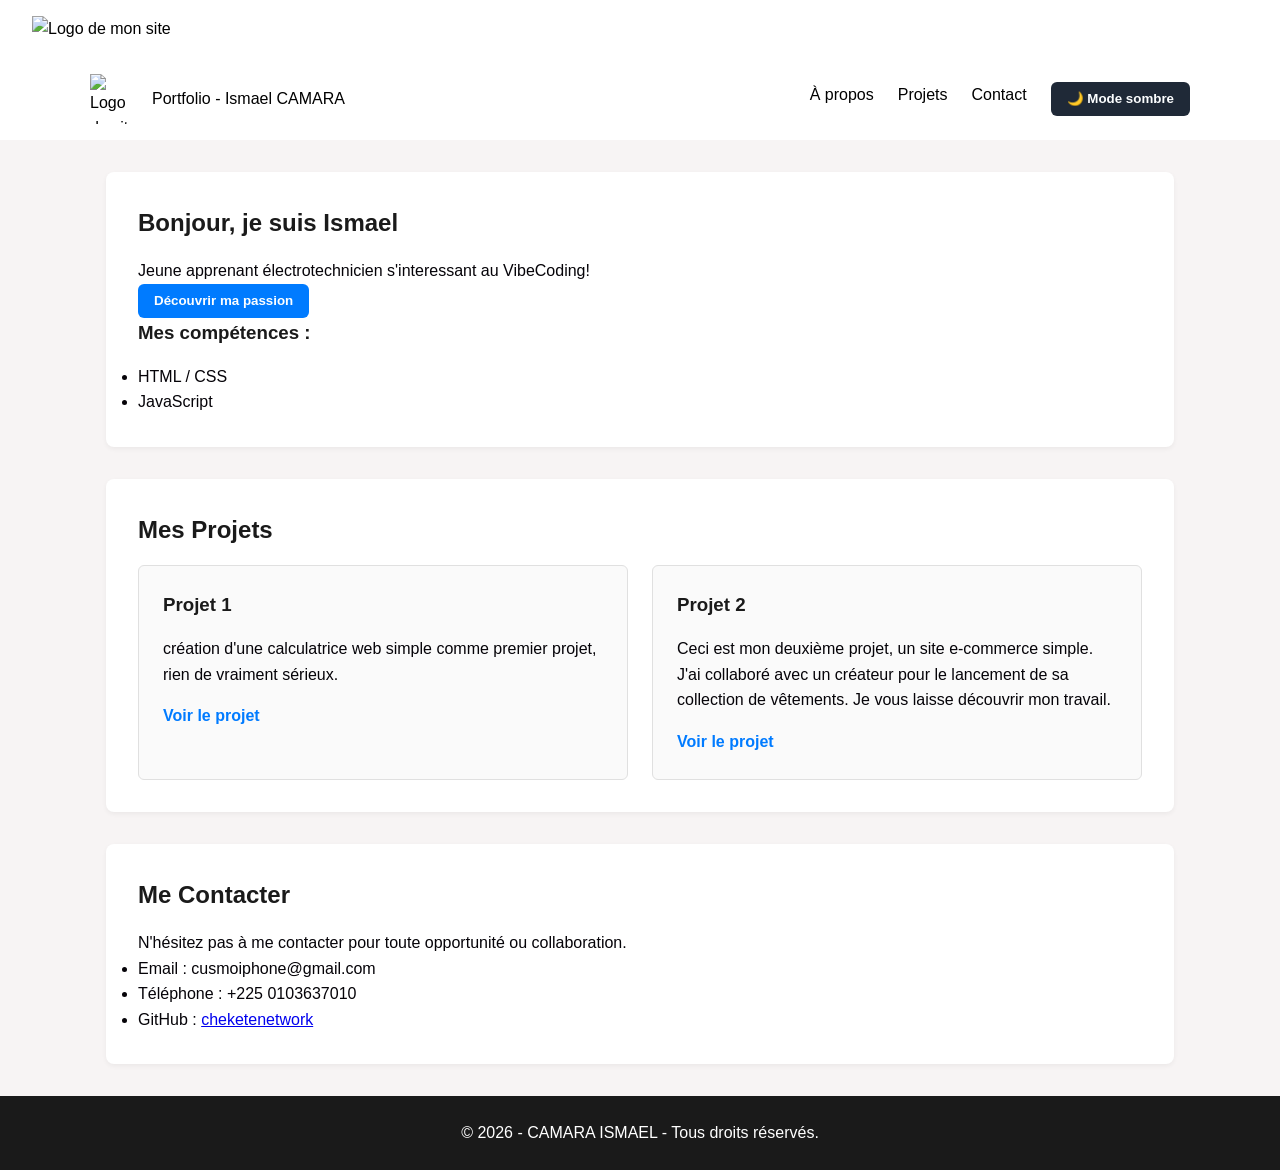
==== index.html @ cf4302db "optimisation de l'interface pour mobile" ====
<!DOCTYPE html>
<html lang="fr">
<head><meta name="google-site-verification" content="ppnogICEvCln2uXzAU38X4TJ-9LKyroZ_PJ4RjBIi0w" />
   <header>
  <img src="" alt="Logo de mon site" width="150" height="auto">
</header>
    <meta charset="UTF-8">
    <meta name="viewport" content="width=device-width, initial-scale=1.0">
    <title>Portfolio - Ismael CAMARA</title>
    <link rel="stylesheet" href="style.css">
</head>
<body>

    <!-- Bienvenue, je vous présente mon portfolio à travers ce site -->
    <header>
        <nav>
            <div class="logo">
                <a href="index.html">
                    <img src="logo.svg" alt="Logo du site" class="logo-img">
                    <span>Portfolio - Ismael CAMARA</span>
                </a>
            </div>
            <button id="menu-toggle" class="menu-toggle" type="button">☰</button>
            <ul id="nav-menu" class="nav-menu">
                <li><a href="#a-propos">À propos</a></li>
                <li><a href="#projets">Projets</a></li>
                <li><a href="#contact">Contact</a></li>
                <li><button id="theme-toggle" type="button">🌙 Mode sombre</button></li>
            </ul>
        </nav>
    </header>

    <main>
        <!-- Section Présentation -->
        <section id="a-propos">
            <h1>Bonjour, je suis Ismael</h1>
            <p id="message-accueil">Jeune apprenant électrotechnicien s'interessant au VibeCoding!</p>
            <button id="btn-salutation" type="button">Découvrir ma passion</button>
            <h3>Mes compétences :</h3>
            <ul>
                <li>HTML / CSS</li>
                <li>JavaScript</li>
            </ul>
        </section>

        <!-- Section Projets -->
        <section id="projets">
            <h2>Mes Projets</h2>
            <div class="projets-grid">
                
                <!-- éssai création de portfolio -->
                <article class="carte-projet">
                    <h3>Projet 1</h3>
                    <p>création d'une calculatrice web simple comme premier projet, rien de vraiment sérieux.</p>
                    <a href="https://cusmoiphone-code.github.io/calaculatrice-tchaiiiii/" target="_blank">Voir le projet</a>
                </article>

                <!-- Projet 2 -->
                <article class="carte-projet">
                    <h3>Projet 2</h3>
                    <p>Ceci est mon deuxième projet, un site e-commerce simple. J'ai collaboré avec un créateur pour le lancement de sa collection de vêtements. Je vous laisse découvrir mon travail.</p>
                    <a href="https://cheketenetwork.github.io/zynx-vetements/" target="_blank">Voir le projet</a>
                </article>

            </div>
        </section>

        <!-- Section Contact -->
        <section id="contact">
            <h2>Me Contacter</h2>
            <p>N'hésitez pas à me contacter pour toute opportunité ou collaboration.</p>
            <ul>
                <li>Email : cusmoiphone@gmail.com</li>
                <li>Téléphone : +225 0103637010</li>
                <li>GitHub : <a href="https://github.com/cheketenetwork" target="_blank">cheketenetwork</a></li>
            </ul>
        </section>
    </main>

    <!-- Pied de page -->
    <footer>
        <p>&copy; 2026 - CAMARA ISMAEL - Tous droits réservés.</p>
    </footer>

    <script src="script.js"></script>
</body>
</html>
---- style.css ----
* {
    margin: 0;
    padding: 0;
    box-sizing: border-box;
}

body {
    font-family: 'Segoe UI', Tahoma, Geneva, Verdana, sans-serif;
    line-height: 1.6;
    color: #050308;
    background-color: #f7f4f4;
    transition: background-color 0.3s ease, color 0.3s ease;
}

body.dark-mode {
    background-color: #111827;
    color: #f9fafb;
}

button {
    border: none;
    border-radius: 6px;
    padding: 0.6rem 1rem;
    cursor: pointer;
    background: #007bff;
    color: #fcfeff;
    font-weight: 600;
}

#theme-toggle {
    background: #1f2937;
}

nav a {
    color: #000000;
    text-decoration: none;
    font-weight: 500;
}

body.dark-mode nav a,
body.dark-mode h1,
body.dark-mode h2,
body.dark-mode h3,
body.dark-mode p,
body.dark-mode li {
    color: #f9fafb;
}

body.dark-mode section,
body.dark-mode header,
body.dark-mode .carte-projet {
    background-color: #1f2937;
}

.carte-projet.selected {
    border: 2px solid #007bff;
    transform: scale(1.02);
}

/* --- Navigation --- */
header {
    background-color: #ffffff;
    color: #000000;
    padding: 1rem 2rem;
    position: sticky;
    top: 0;
}

nav {
    display: flex;
    justify-content: space-between;
    align-items: center;
    max-width: 1100px;
    margin: 0 auto;
}

.logo a {
    display: flex;
    align-items: center;
    gap: 0.75rem;
    text-decoration: none;
    color: inherit;
}

.logo-img {
    width: 50px;
    height: 50px;
    display: block;
}

nav ul {
    display: flex;
    list-style: none;
    gap: 1.5rem;
}

nav a {
    color: #000000;
    text-decoration: none;
    font-weight: 500;
}

nav a:hover {
    color: #007bff;
}

.menu-toggle {
    display: none;
    background: none;
    border: none;
    font-size: 1.5rem;
    cursor: pointer;
    color: #000000;
}

.nav-menu {
    display: flex;
}

/* --- Responsive Design --- */
@media (max-width: 768px) {
    nav {
        flex-wrap: wrap;
    }

    .menu-toggle {
        display: block;
        order: 2;
        padding: 0.5rem;
        font-size: 1.8rem;
    }

    .nav-menu {
        order: 3;
        flex-basis: 100%;
        flex-direction: column;
        gap: 0.75rem;
        margin-top: 1rem;
        display: none;
    }

    .nav-menu.active {
        display: flex;
    }

    .nav-menu li {
        width: 100%;
    }

    .nav-menu a,
    .nav-menu button {
        display: block;
        width: 100%;
        text-align: left;
        padding: 0.75rem 0.5rem;
        min-height: 44px;
        display: flex;
        align-items: center;
    }

    .nav-menu li:last-child button {
        width: 100%;
        justify-content: flex-start;
    }

    .logo {
        order: 1;
        flex-basis: auto;
    }

    .logo span {
        display: none;
    }

    header {
        padding: 0.75rem 1rem;
    }

    main {
        padding: 0 0.75rem;
        margin: 1rem auto;
    }

    section {
        padding: 1.5rem 1rem;
        margin-bottom: 1.5rem;
    }

    h1 {
        font-size: 1.5rem;
    }

    h2 {
        font-size: 1.3rem;
    }

    h3 {
        font-size: 1.1rem;
    }

    .projets-grid {
        grid-template-columns: 1fr;
        gap: 1rem;
    }

    button {
        padding: 0.6rem 0.8rem;
        font-size: 0.9rem;
    }
}

@media (max-width: 480px) {
    header {
        padding: 0.5rem 0.75rem;
    }

    .logo-img {
        width: 40px;
        height: 40px;
    }

    .menu-toggle {
        font-size: 1.5rem;
        padding: 0.5rem 0.75rem;
    }

    .nav-menu {
        gap: 0.5rem !important;
        margin-top: 0.75rem !important;
    }

    .nav-menu a,
    .nav-menu button {
        padding: 0.7rem 0.5rem !important;
        min-height: 48px !important;
        font-size: 0.95rem !important;
    }

    main {
        padding: 0 0.5rem;
        margin: 0.75rem auto;
    }

    section {
        padding: 1rem;
        margin-bottom: 1rem;
    }

    h1 {
        font-size: 1.3rem;
    }

    h2 {
        font-size: 1.1rem;
    }

    h3 {
        font-size: 1rem;
    }

    p {
        font-size: 0.9rem;
    }

    button {
        padding: 0.6rem 0.8rem;
        font-size: 0.9rem;
        min-height: 44px;
    }

    .carte-projet {
        padding: 1rem;
    }

    nav a {
        font-size: 0.9rem;
    }

    footer {
        padding: 1rem;
        font-size: 0.85rem;
    }
}

/* --- Contenu principal --- */
main {
    max-width: 1100px;
    margin: 2rem auto;
    padding: 0 1rem;
}

section {
    background: #ffffff;
    padding: 2rem;
    margin-bottom: 2rem;
    border-radius: 8px;
    box-shadow: 0 2px 5px rgba(0,0,0,0.05);
}

h1, h2, h3 {
    margin-bottom: 1rem;
    color: #1a1a1a;
}

/* --- Grille des projets (CSS Grid) --- */
.projets-grid {
    display: grid;
    grid-template-columns: repeat(auto-fit, minmax(280px, 1fr));
    gap: 1.5rem;
    margin-top: 1rem;
}

.carte-projet {
    border: 1px solid #e0e0e0;
    padding: 1.5rem;
    border-radius: 6px;
    background-color: #fafafa;
}

.carte-projet a {
    display: inline-block;
    margin-top: 1rem;
    color: #007bff;
    text-decoration: none;
    font-weight: bold;
}

/* --- Footer --- */
footer {
    text-align: center;
    padding: 1.5rem;
    background-color: #1a1a1a;
    color: #fff;
}
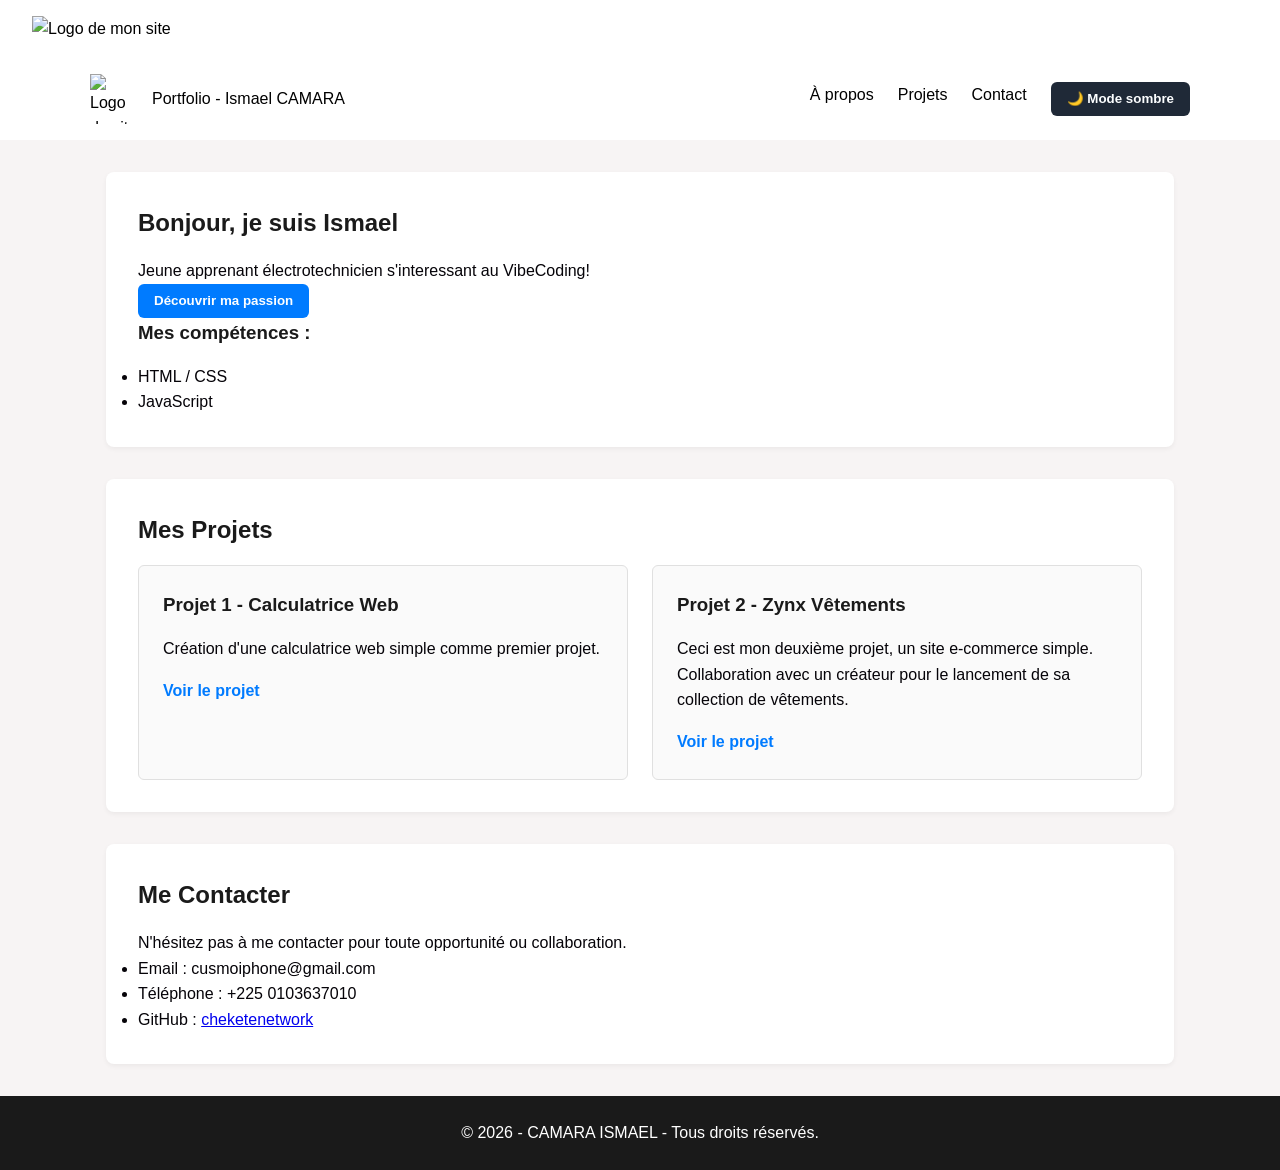
==== commit f87ce5e1: "modifications" ====
--- a/index.html
+++ b/index.html
@@ -48,18 +48,18 @@
             <h2>Mes Projets</h2>
             <div class="projets-grid">
                 
-                <!-- éssai création de portfolio -->
+                <!-- Projet 1 -->
                 <article class="carte-projet">
-                    <h3>Projet 1</h3>
-                    <p>création d'une calculatrice web simple comme premier projet, rien de vraiment sérieux.</p>
-                    <a href="https://cusmoiphone-code.github.io/calaculatrice-tchaiiiii/" target="_blank">Voir le projet</a>
+                    <h3>Projet 1 - Calculatrice Web</h3>
+                    <p>Création d'une calculatrice web simple comme premier projet.</p>
+                    <a href="projet.html?id=1">Voir le projet</a>
                 </article>
 
                 <!-- Projet 2 -->
                 <article class="carte-projet">
-                    <h3>Projet 2</h3>
-                    <p>Ceci est mon deuxième projet, un site e-commerce simple. J'ai collaboré avec un créateur pour le lancement de sa collection de vêtements. Je vous laisse découvrir mon travail.</p>
-                    <a href="https://cheketenetwork.github.io/zynx-vetements/" target="_blank">Voir le projet</a>
+                    <h3>Projet 2 - Zynx Vêtements</h3>
+                    <p>Ceci est mon deuxième projet, un site e-commerce simple. Collaboration avec un créateur pour le lancement de sa collection de vêtements.</p>
+                    <a href="projet.html?id=2">Voir le projet</a>
                 </article>
 
             </div>
--- a/style.css
+++ b/style.css
@@ -332,3 +332,357 @@
     background-color: #1a1a1a;
     color: #fff;
 }
+
+/* --- Page Détail Projet --- */
+.projet-detail-container {
+    max-width: 1000px;
+    margin: 2rem auto;
+    padding: 0 1rem;
+}
+
+.btn-back {
+    display: inline-flex;
+    align-items: center;
+    padding: 0.5rem 1rem;
+    background: #e5e7eb;
+    color: #1f2937 !important;
+    border-radius: 6px;
+    font-weight: 600;
+    transition: background 0.2s ease;
+}
+
+.btn-back:hover {
+    background: #d1d5db;
+}
+
+body.dark-mode .btn-back {
+    background: #374151;
+    color: #f9fafb !important;
+}
+
+body.dark-mode .btn-back:hover {
+    background: #4b5563;
+}
+
+.projet-header-section {
+    background: linear-gradient(135deg, #007bff 0%, #0056b3 100%);
+    color: #ffffff;
+    padding: 2.5rem 2rem;
+    border-radius: 12px;
+    margin-bottom: 2rem;
+    box-shadow: 0 4px 15px rgba(0, 123, 255, 0.15);
+}
+
+.projet-header-section h1 {
+    color: #ffffff;
+    font-size: 2.2rem;
+    margin-bottom: 0.5rem;
+}
+
+body.dark-mode .projet-header-section h1 {
+    color: #ffffff;
+}
+
+.projet-subtitle {
+    font-size: 1.1rem;
+    opacity: 0.9;
+}
+
+.projet-section {
+    background: #ffffff;
+    padding: 2rem;
+    border-radius: 12px;
+    margin-bottom: 2rem;
+    box-shadow: 0 2px 10px rgba(0,0,0,0.04);
+}
+
+.section-header {
+    display: flex;
+    justify-content: space-between;
+    align-items: center;
+    margin-bottom: 0.5rem;
+}
+
+.section-desc {
+    color: #6b7280;
+    margin-bottom: 1.25rem;
+    font-size: 0.95rem;
+}
+
+body.dark-mode .section-desc {
+    color: #9ca3af;
+}
+
+/* Éditeur de Texte */
+.save-status {
+    font-size: 0.85rem;
+    font-weight: 600;
+    color: #10b981;
+    background: #ecfdf5;
+    padding: 0.25rem 0.75rem;
+    border-radius: 20px;
+}
+
+.save-status.saving {
+    color: #f59e0b;
+    background: #fffbebf;
+}
+
+body.dark-mode .save-status {
+    background: #064e3b;
+    color: #34d399;
+}
+
+.editor-wrapper {
+    width: 100%;
+}
+
+#projet-texte-editor {
+    width: 100%;
+    min-height: 180px;
+    padding: 1rem;
+    font-family: inherit;
+    font-size: 1rem;
+    line-height: 1.6;
+    border: 2px solid #e5e7eb;
+    border-radius: 8px;
+    outline: none;
+    resize: vertical;
+    transition: border-color 0.2s ease, background-color 0.2s ease;
+}
+
+#projet-texte-editor:focus {
+    border-color: #007bff;
+}
+
+body.dark-mode #projet-texte-editor {
+    background-color: #111827;
+    border-color: #374151;
+    color: #f9fafb;
+}
+
+body.dark-mode #projet-texte-editor:focus {
+    border-color: #3b82f6;
+}
+
+/* Zone d'Upload de Captures */
+.upload-box {
+    border: 2px dashed #cbd5e1;
+    border-radius: 12px;
+    padding: 2rem;
+    text-align: center;
+    background-color: #f8fafc;
+    transition: all 0.2s ease;
+    cursor: pointer;
+}
+
+.upload-box:hover, .upload-box.drag-over {
+    border-color: #007bff;
+    background-color: #eff6ff;
+}
+
+body.dark-mode .upload-box {
+    background-color: #111827;
+    border-color: #374151;
+}
+
+body.dark-mode .upload-box:hover, body.dark-mode .upload-box.drag-over {
+    border-color: #3b82f6;
+    background-color: #1e293b;
+}
+
+.upload-label {
+    display: flex;
+    flex-direction: column;
+    align-items: center;
+    gap: 0.5rem;
+    cursor: pointer;
+}
+
+.upload-icon {
+    font-size: 2.5rem;
+}
+
+.upload-text {
+    font-size: 1rem;
+    color: #334155;
+}
+
+body.dark-mode .upload-text {
+    color: #cbd5e1;
+}
+
+.upload-hint {
+    font-size: 0.85rem;
+    color: #94a3b8;
+}
+
+/* Galerie de Captures */
+.screenshots-gallery {
+    display: grid;
+    grid-template-columns: repeat(auto-fill, minmax(220px, 1fr));
+    gap: 1.25rem;
+    margin-top: 1.5rem;
+}
+
+.empty-gallery {
+    grid-column: 1 / -1;
+    text-align: center;
+    padding: 2rem;
+    color: #94a3b8;
+    background: #f8fafc;
+    border-radius: 8px;
+}
+
+body.dark-mode .empty-gallery {
+    background: #111827;
+    color: #64748b;
+}
+
+.screenshot-card {
+    position: relative;
+    border-radius: 8px;
+    overflow: hidden;
+    box-shadow: 0 3px 8px rgba(0,0,0,0.1);
+    background: #f1f5f9;
+    aspect-ratio: 16 / 10;
+    cursor: pointer;
+    transition: transform 0.2s ease, box-shadow 0.2s ease;
+}
+
+.screenshot-card:hover {
+    transform: translateY(-4px);
+    box-shadow: 0 6px 15px rgba(0,0,0,0.15);
+}
+
+.screenshot-card img {
+    width: 100%;
+    height: 100%;
+    object-fit: cover;
+    display: block;
+}
+
+.screenshot-card .delete-btn {
+    position: absolute;
+    top: 8px;
+    right: 8px;
+    background: rgba(220, 38, 38, 0.9);
+    color: #ffffff;
+    border: none;
+    border-radius: 50%;
+    width: 28px;
+    height: 28px;
+    font-size: 1.1rem;
+    line-height: 1;
+    display: flex;
+    align-items: center;
+    justify-content: center;
+    cursor: pointer;
+    transition: background 0.2s ease;
+    padding: 0;
+}
+
+.screenshot-card .delete-btn:hover {
+    background: #b91c1c;
+}
+
+/* Modale Lightbox */
+.lightbox-modal {
+    position: fixed;
+    top: 0;
+    left: 0;
+    width: 100vw;
+    height: 100vh;
+    background: rgba(0,0,0,0.85);
+    display: flex;
+    align-items: center;
+    justify-content: center;
+    z-index: 1000;
+    padding: 2rem;
+    cursor: zoom-out;
+}
+
+.lightbox-content {
+    position: relative;
+    max-width: 90%;
+    max-height: 90%;
+}
+
+.lightbox-content img {
+    max-width: 100%;
+    max-height: 85vh;
+    border-radius: 8px;
+    box-shadow: 0 10px 30px rgba(0,0,0,0.5);
+}
+
+.lightbox-close {
+    position: absolute;
+    top: -40px;
+    right: 0;
+    color: #ffffff;
+    font-size: 2rem;
+    cursor: pointer;
+}
+
+/* Section Lien du site en bas */
+.website-link-section {
+    border-top: 4px solid #007bff;
+}
+
+.link-card {
+    display: flex;
+    flex-wrap: wrap;
+    justify-content: space-between;
+    align-items: center;
+    background: #f8fafc;
+    padding: 1.25rem 1.5rem;
+    border-radius: 10px;
+    gap: 1rem;
+    margin-top: 1rem;
+}
+
+body.dark-mode .link-card {
+    background: #111827;
+}
+
+.link-url {
+    font-family: monospace;
+    font-size: 0.95rem;
+    color: #475569;
+    word-break: break-all;
+}
+
+body.dark-mode .link-url {
+    color: #94a3b8;
+}
+
+.btn-visit {
+    display: inline-flex;
+    align-items: center;
+    gap: 0.5rem;
+    background: #007bff;
+    color: #ffffff;
+    padding: 0.75rem 1.5rem;
+    border-radius: 8px;
+    font-weight: 700;
+    text-decoration: none;
+    transition: background 0.2s ease, transform 0.1s ease;
+}
+
+.btn-visit:hover {
+    background: #0056b3;
+    transform: translateY(-2px);
+}
+
+@media (max-width: 600px) {
+    .link-card {
+        flex-direction: column;
+        align-items: stretch;
+        text-align: center;
+    }
+    
+    .btn-visit {
+        justify-content: center;
+    }
+}
+
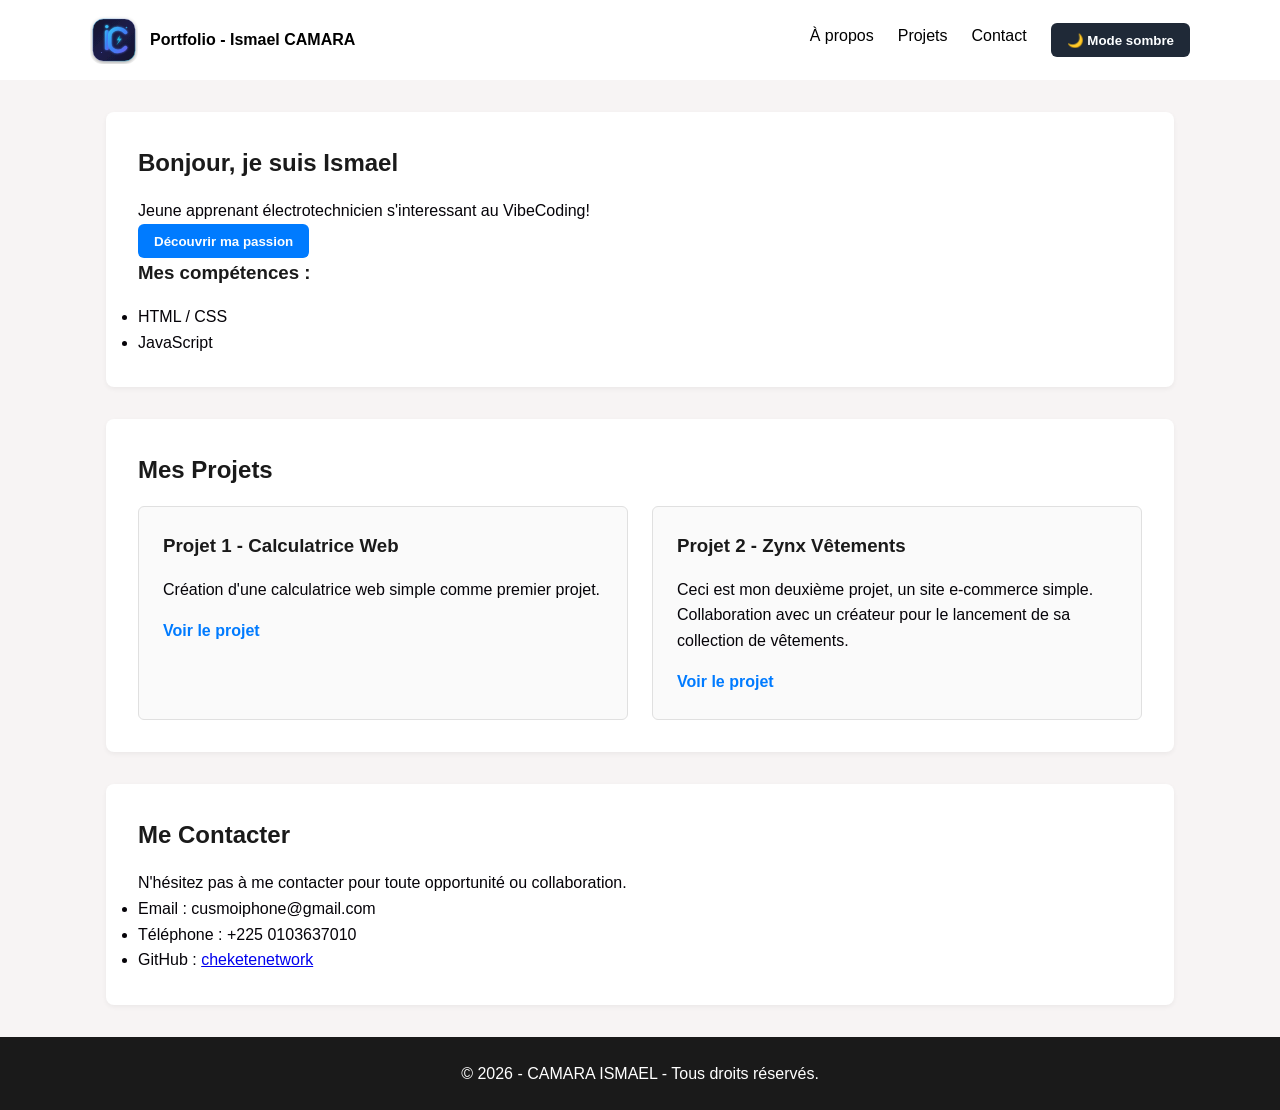
==== commit 3db40948: "changement de logo" ====
--- a/index.html
+++ b/index.html
@@ -1,12 +1,11 @@
 <!DOCTYPE html>
 <html lang="fr">
-<head><meta name="google-site-verification" content="ppnogICEvCln2uXzAU38X4TJ-9LKyroZ_PJ4RjBIi0w" />
-   <header>
-  <img src="" alt="Logo de mon site" width="150" height="auto">
-</header>
+<head>
     <meta charset="UTF-8">
     <meta name="viewport" content="width=device-width, initial-scale=1.0">
+    <meta name="google-site-verification" content="ppnogICEvCln2uXzAU38X4TJ-9LKyroZ_PJ4RjBIi0w" />
     <title>Portfolio - Ismael CAMARA</title>
+    <link rel="icon" type="image/svg+xml" href="logo.svg">
     <link rel="stylesheet" href="style.css">
 </head>
 <body>
--- a/style.css
+++ b/style.css
@@ -80,12 +80,25 @@
     gap: 0.75rem;
     text-decoration: none;
     color: inherit;
+    font-weight: 700;
+    transition: opacity 0.3s ease;
+}
+
+.logo a:hover {
+    opacity: 0.95;
 }
 
 .logo-img {
-    width: 50px;
-    height: 50px;
+    width: 48px;
+    height: 48px;
     display: block;
+    border-radius: 12px;
+    transition: transform 0.3s cubic-bezier(0.34, 1.56, 0.64, 1), filter 0.3s ease;
+}
+
+.logo a:hover .logo-img {
+    transform: scale(1.08) rotate(-2deg);
+    filter: drop-shadow(0 4px 12px rgba(56, 189, 248, 0.45));
 }
 
 nav ul {
@@ -686,3 +699,44 @@
     }
 }
 
+/* Bouton d'accès Propriétaire */
+.btn-admin {
+    background: #64748b;
+    color: #ffffff;
+    padding: 0.5rem 1rem;
+    font-size: 0.9rem;
+    border-radius: 6px;
+    font-weight: 600;
+    transition: background 0.2s ease, transform 0.1s ease;
+}
+
+.btn-admin:hover {
+    background: #475569;
+}
+
+.btn-admin.active {
+    background: #10b981;
+}
+
+.btn-admin.active:hover {
+    background: #059669;
+}
+
+/* Contenu Texte Visiteur */
+.projet-text-content {
+    background: #f8fafc;
+    border-left: 4px solid #007bff;
+    padding: 1.25rem 1.5rem;
+    border-radius: 0 8px 8px 0;
+    font-size: 1.05rem;
+    line-height: 1.7;
+    color: #1e293b;
+}
+
+body.dark-mode .projet-text-content {
+    background: #111827;
+    border-left-color: #3b82f6;
+    color: #e2e8f0;
+}
+
+
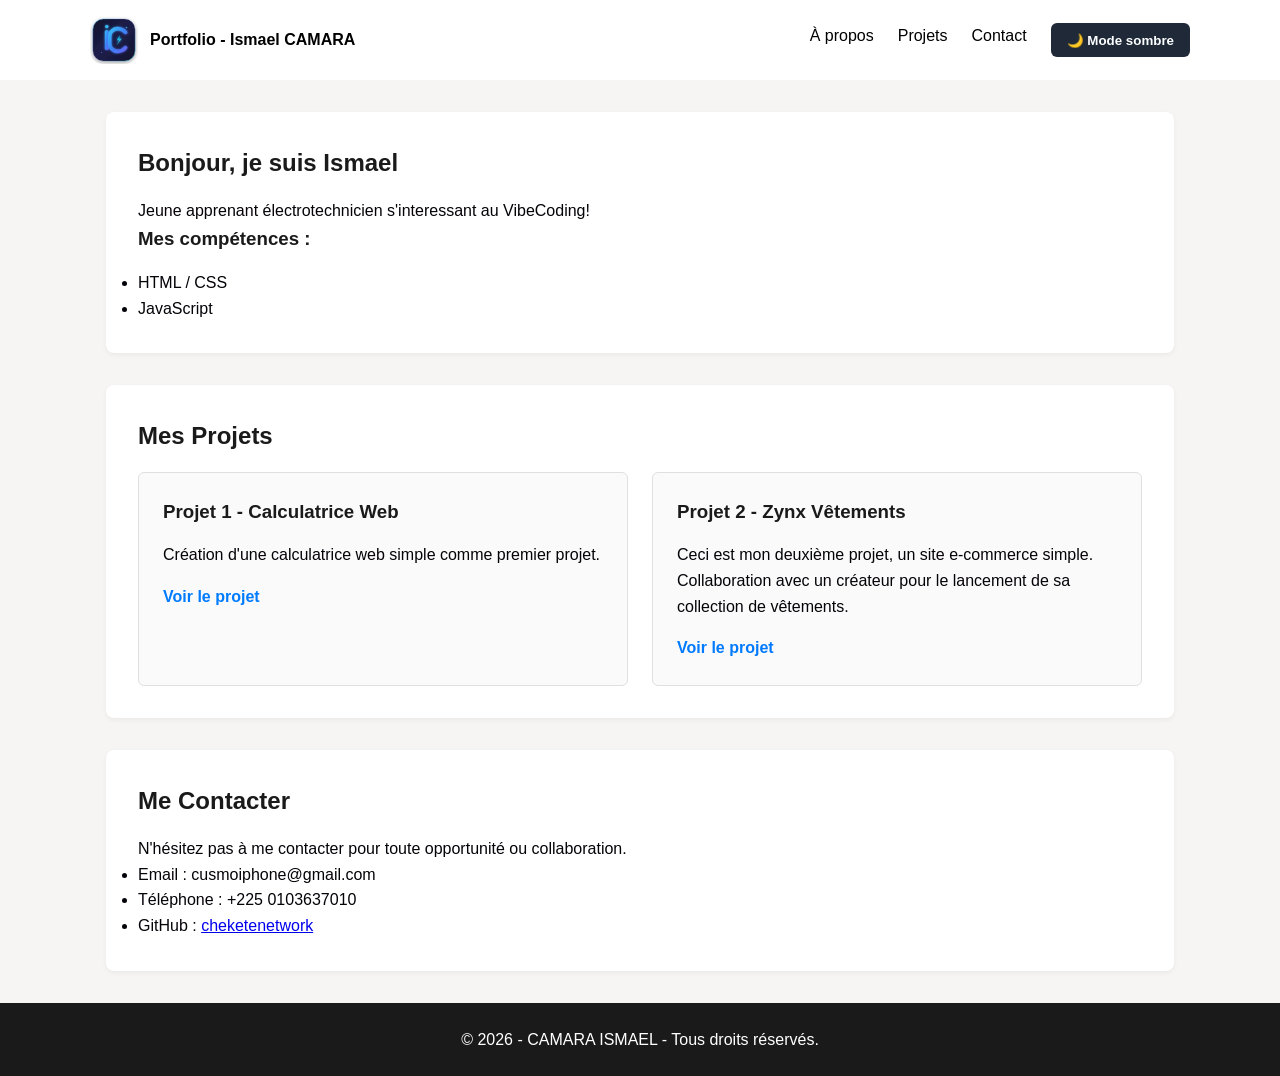
==== commit d0300ec7: "changements" ====
--- a/index.html
+++ b/index.html
@@ -34,7 +34,6 @@
         <section id="a-propos">
             <h1>Bonjour, je suis Ismael</h1>
             <p id="message-accueil">Jeune apprenant électrotechnicien s'interessant au VibeCoding!</p>
-            <button id="btn-salutation" type="button">Découvrir ma passion</button>
             <h3>Mes compétences :</h3>
             <ul>
                 <li>HTML / CSS</li>
--- a/style.css
+++ b/style.css
@@ -699,29 +699,6 @@
     }
 }
 
-/* Bouton d'accès Propriétaire */
-.btn-admin {
-    background: #64748b;
-    color: #ffffff;
-    padding: 0.5rem 1rem;
-    font-size: 0.9rem;
-    border-radius: 6px;
-    font-weight: 600;
-    transition: background 0.2s ease, transform 0.1s ease;
-}
-
-.btn-admin:hover {
-    background: #475569;
-}
-
-.btn-admin.active {
-    background: #10b981;
-}
-
-.btn-admin.active:hover {
-    background: #059669;
-}
-
 /* Contenu Texte Visiteur */
 .projet-text-content {
     background: #f8fafc;
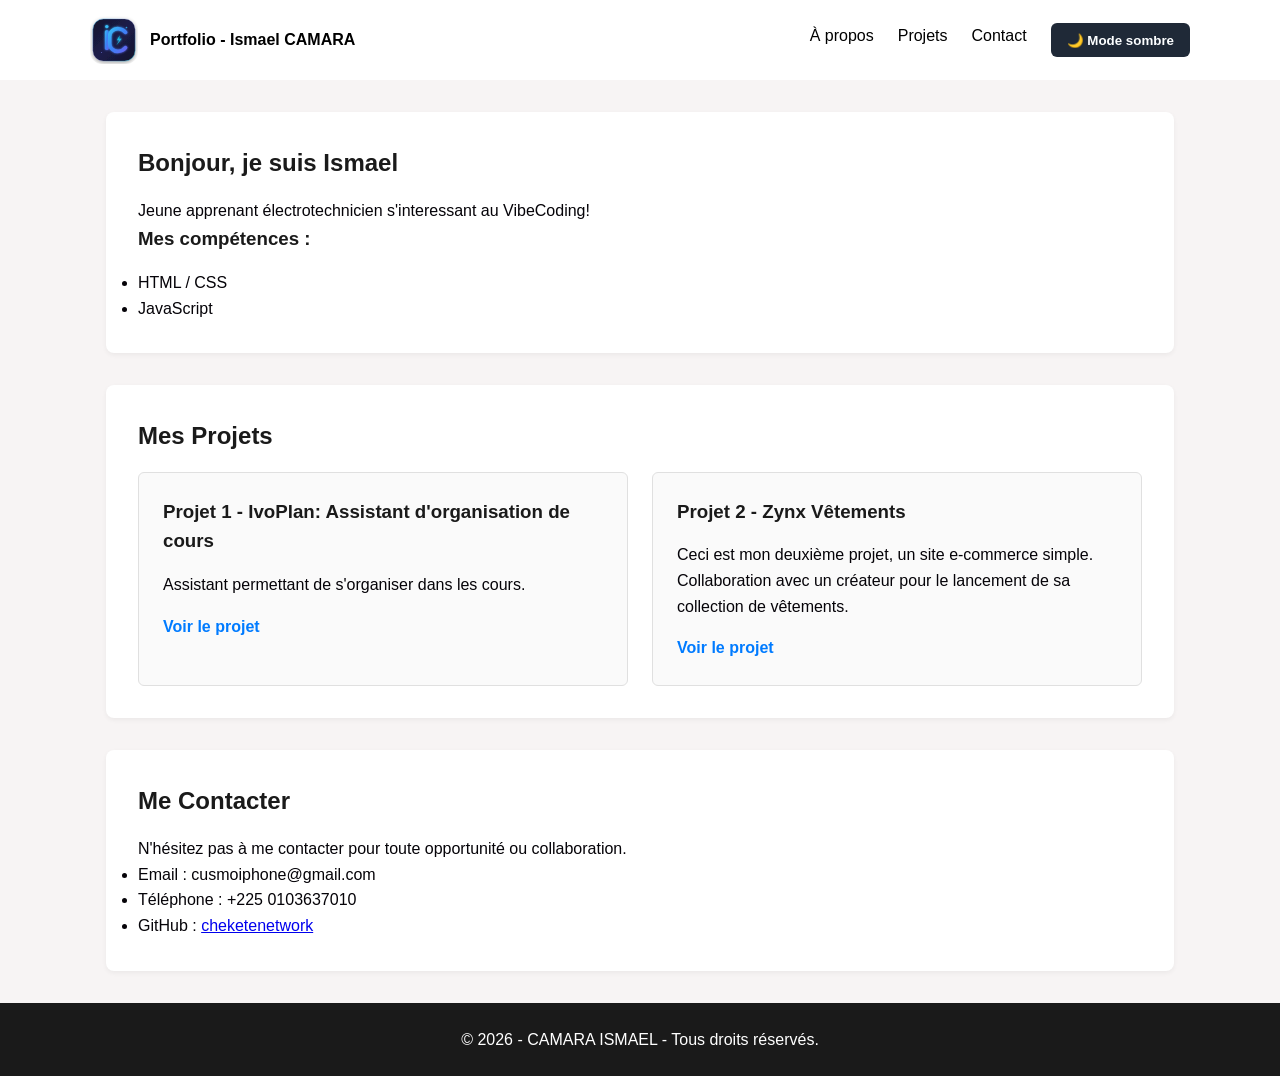
==== commit 388c361c: "remplacement de projet" ====
--- a/index.html
+++ b/index.html
@@ -48,8 +48,9 @@
                 
                 <!-- Projet 1 -->
                 <article class="carte-projet">
-                    <h3>Projet 1 - Calculatrice Web</h3>
-                    <p>Création d'une calculatrice web simple comme premier projet.</p>
+                    <h3>Projet 1 - IvoPlan: Assistant d'organisation de cours
+                    </h3>
+                    <p>Assistant permettant de s'organiser dans les cours.</p>
                     <a href="projet.html?id=1">Voir le projet</a>
                 </article>
 
